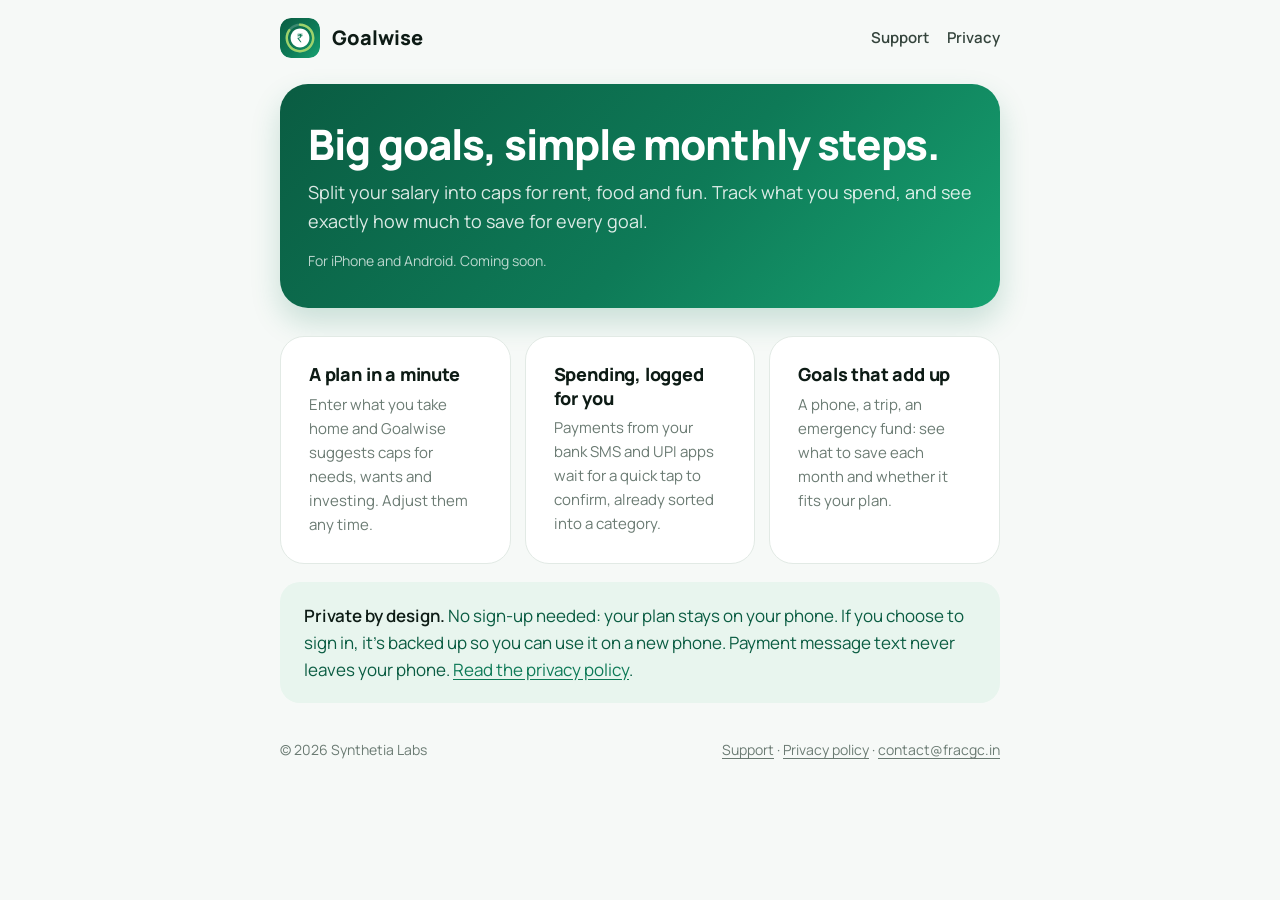
==== index.html @ 78143297 "Goalwise website: home, privacy policy, support Co-Authored-By: Claude Opus 5.5 <noreply@anthropic.c" ====
<!doctype html>
<html lang="en">
<head>
<meta charset="utf-8">
<meta name="viewport" content="width=device-width, initial-scale=1">
<title>Goalwise: budget and goals</title>
<meta name="description" content="Split your salary into caps for rent, food and fun, track what you spend, and see exactly how much to save for every goal.">
<link rel="icon" href="icon-512.png">
<link rel="apple-touch-icon" href="icon-512.png">
<link rel="stylesheet" href="style.css">
</head>
<body>
<header class="top">
  <div class="wrap">
    <a class="brand" href="./"><img src="logo.svg" alt="">Goalwise</a>
    <nav class="nav">
      <a href="support.html">Support</a>
      <a href="privacy.html">Privacy</a>
    </nav>
  </div>
</header>

<main class="wrap">
  <section class="hero">
    <h1>Big goals, simple monthly steps.</h1>
    <p>Split your salary into caps for rent, food and fun. Track what you spend, and see exactly how much to save for every goal.</p>
    <p class="meta">For iPhone and Android. Coming soon.</p>
  </section>

  <div class="features">
    <div class="card">
      <h2>A plan in a minute</h2>
      <p>Enter what you take home and Goalwise suggests caps for needs, wants and investing. Adjust them any time.</p>
    </div>
    <div class="card">
      <h2>Spending, logged for you</h2>
      <p>Payments from your bank SMS and UPI apps wait for a quick tap to confirm, already sorted into a category.</p>
    </div>
    <div class="card">
      <h2>Goals that add up</h2>
      <p>A phone, a trip, an emergency fund: see what to save each month and whether it fits your plan.</p>
    </div>
  </div>

  <div class="note">
    <strong>Private by design.</strong> No sign-up needed: your plan stays on your phone. If you choose to sign in, it's backed up so you can use it on a new phone. Payment message text never leaves your phone. <a href="privacy.html">Read the privacy policy</a>.
  </div>
</main>

<footer>
  <div class="wrap">
    <span>© 2026 Synthetia Labs</span>
    <span><a href="support.html">Support</a> · <a href="privacy.html">Privacy policy</a> · <a href="mailto:contact@fracgc.in">contact@fracgc.in</a></span>
  </div>
</footer>
</body>
</html>
---- style.css ----
/* Goalwise website. Same green, white and Manrope as the app
   (lib/theme/app_theme.dart). Light only, like the app. */

@font-face {
  font-family: "Manrope";
  src: url("fonts/Manrope-Regular.ttf") format("truetype");
  font-weight: 400;
  font-display: swap;
}
@font-face {
  font-family: "Manrope";
  src: url("fonts/Manrope-SemiBold.ttf") format("truetype");
  font-weight: 600;
  font-display: swap;
}
@font-face {
  font-family: "Manrope";
  src: url("fonts/Manrope-ExtraBold.ttf") format("truetype");
  font-weight: 800;
  font-display: swap;
}

:root {
  color-scheme: light;
  --primary: #0e7a57;
  --primary-dark: #0a5c42;
  --accent: #17a271;
  --pistachio: #9ed36a;
  --mint: #e8f5ee;
  --background: #f6f9f7;
  --surface: #ffffff;
  --ink: #0d1b15;
  --ink-soft: #34443c;
  --muted: #6b7b73;
  --border: #e2eae5;
  --hero: linear-gradient(135deg, #0a5c42 0%, #0e7a57 55%, #17a271 100%);
}

* { box-sizing: border-box; }

html { -webkit-text-size-adjust: 100%; }

body {
  margin: 0;
  background: var(--background);
  color: var(--ink-soft);
  font-family: "Manrope", system-ui, -apple-system, "Segoe UI", sans-serif;
  font-size: 17px;
  line-height: 1.6;
}

a { color: var(--primary); text-underline-offset: 3px; }
a:hover { color: var(--primary-dark); }

.wrap { max-width: 760px; margin: 0 auto; padding: 0 20px; }

/* Header bar */
.top {
  padding: 18px 0;
}
.top .wrap { display: flex; align-items: center; justify-content: space-between; gap: 16px; }
.brand {
  display: flex; align-items: center; gap: 12px;
  color: var(--ink); text-decoration: none; font-weight: 800; font-size: 20px;
}
.brand img { width: 40px; height: 40px; border-radius: 11px; }
.nav { display: flex; gap: 18px; flex-wrap: wrap; font-weight: 600; font-size: 15px; }
.nav a { color: var(--ink-soft); text-decoration: none; }
.nav a:hover, .nav a[aria-current="page"] { color: var(--primary); }

/* Green hero */
.hero {
  background: var(--hero);
  color: #fff;
  border-radius: 28px;
  padding: 36px 28px;
  margin: 8px 0 28px;
  box-shadow: 0 14px 30px rgba(14, 122, 87, 0.2);
}
.hero h1 {
  margin: 0 0 10px;
  font-size: clamp(30px, 6vw, 42px);
  line-height: 1.15;
  font-weight: 800;
  letter-spacing: -0.02em;
  color: #fff;
}
.hero p { margin: 0; font-size: 18px; color: rgba(255, 255, 255, 0.86); }
.hero .meta { margin-top: 14px; font-size: 14px; color: rgba(255, 255, 255, 0.72); }

/* White content cards */
.card {
  background: var(--surface);
  border: 1px solid var(--border);
  border-radius: 24px;
  padding: 26px 28px;
  margin-bottom: 18px;
}
.card > :first-child { margin-top: 0; }
.card > :last-child { margin-bottom: 0; }

h2 {
  color: var(--ink);
  font-size: 22px;
  font-weight: 800;
  letter-spacing: -0.01em;
  line-height: 1.3;
  margin: 0 0 10px;
}
h3 { color: var(--ink); font-size: 18px; font-weight: 600; margin: 22px 0 6px; }
p, ul, ol { margin: 0 0 14px; }
ul, ol { padding-left: 22px; }
li { margin-bottom: 6px; }
strong { color: var(--ink); font-weight: 600; }

/* The mint summary box */
.note {
  background: var(--mint);
  border-radius: 20px;
  padding: 20px 24px;
  margin-bottom: 18px;
  color: var(--primary-dark);
}
.note ul { margin-bottom: 0; }

.button {
  display: inline-block;
  background: var(--primary);
  color: #fff;
  font-weight: 600;
  text-decoration: none;
  padding: 12px 22px;
  border-radius: 999px;
}
.button:hover { background: var(--primary-dark); color: #fff; }
.hero .button { background: #fff; color: var(--primary-dark); }
.hero .button:hover { background: var(--mint); color: var(--primary-dark); }

.features { display: grid; grid-template-columns: repeat(auto-fit, minmax(210px, 1fr)); gap: 14px; margin-bottom: 18px; }
.features .card { margin: 0; }
.features h2 { font-size: 18px; margin-bottom: 6px; }
.features p { font-size: 15px; color: var(--muted); }

footer {
  color: var(--muted);
  font-size: 14px;
  padding: 18px 0 40px;
}
footer .wrap { display: flex; justify-content: space-between; gap: 12px; flex-wrap: wrap; }
footer a { color: var(--muted); }

@media (max-width: 520px) {
  body { font-size: 16px; }
  .hero { padding: 28px 22px; border-radius: 24px; }
  .card { padding: 22px 20px; border-radius: 20px; }
  .top .wrap { flex-direction: column; align-items: flex-start; }
}
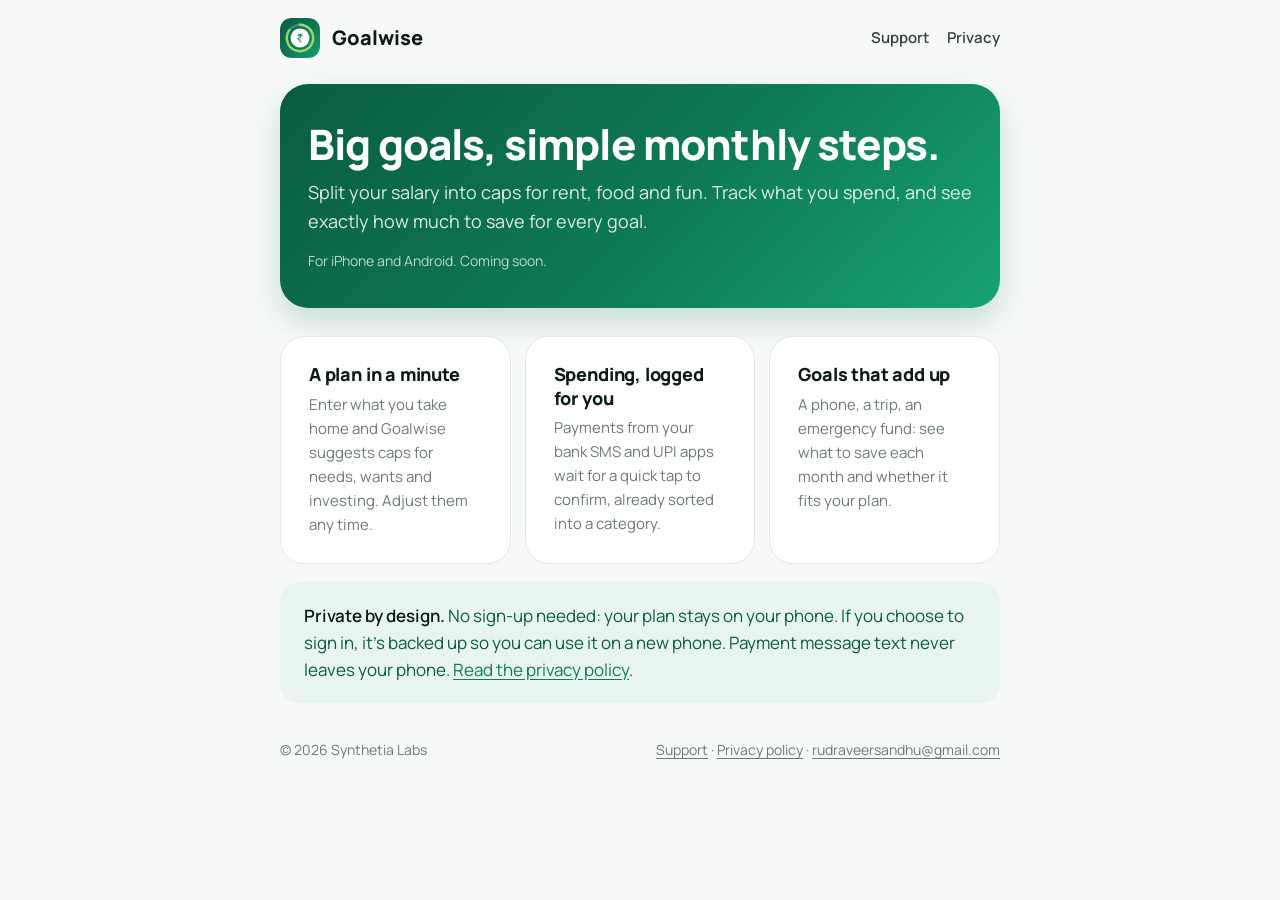
==== commit 005f3909: "Contact email is now rudraveersandhu@gmail.com" ====
--- a/index.html
+++ b/index.html
@@ -50,7 +50,7 @@
 <footer>
   <div class="wrap">
     <span>© 2026 Synthetia Labs</span>
-    <span><a href="support.html">Support</a> · <a href="privacy.html">Privacy policy</a> · <a href="mailto:contact@fracgc.in">contact@fracgc.in</a></span>
+    <span><a href="support.html">Support</a> · <a href="privacy.html">Privacy policy</a> · <a href="mailto:rudraveersandhu@gmail.com">rudraveersandhu@gmail.com</a></span>
   </div>
 </footer>
 </body>
